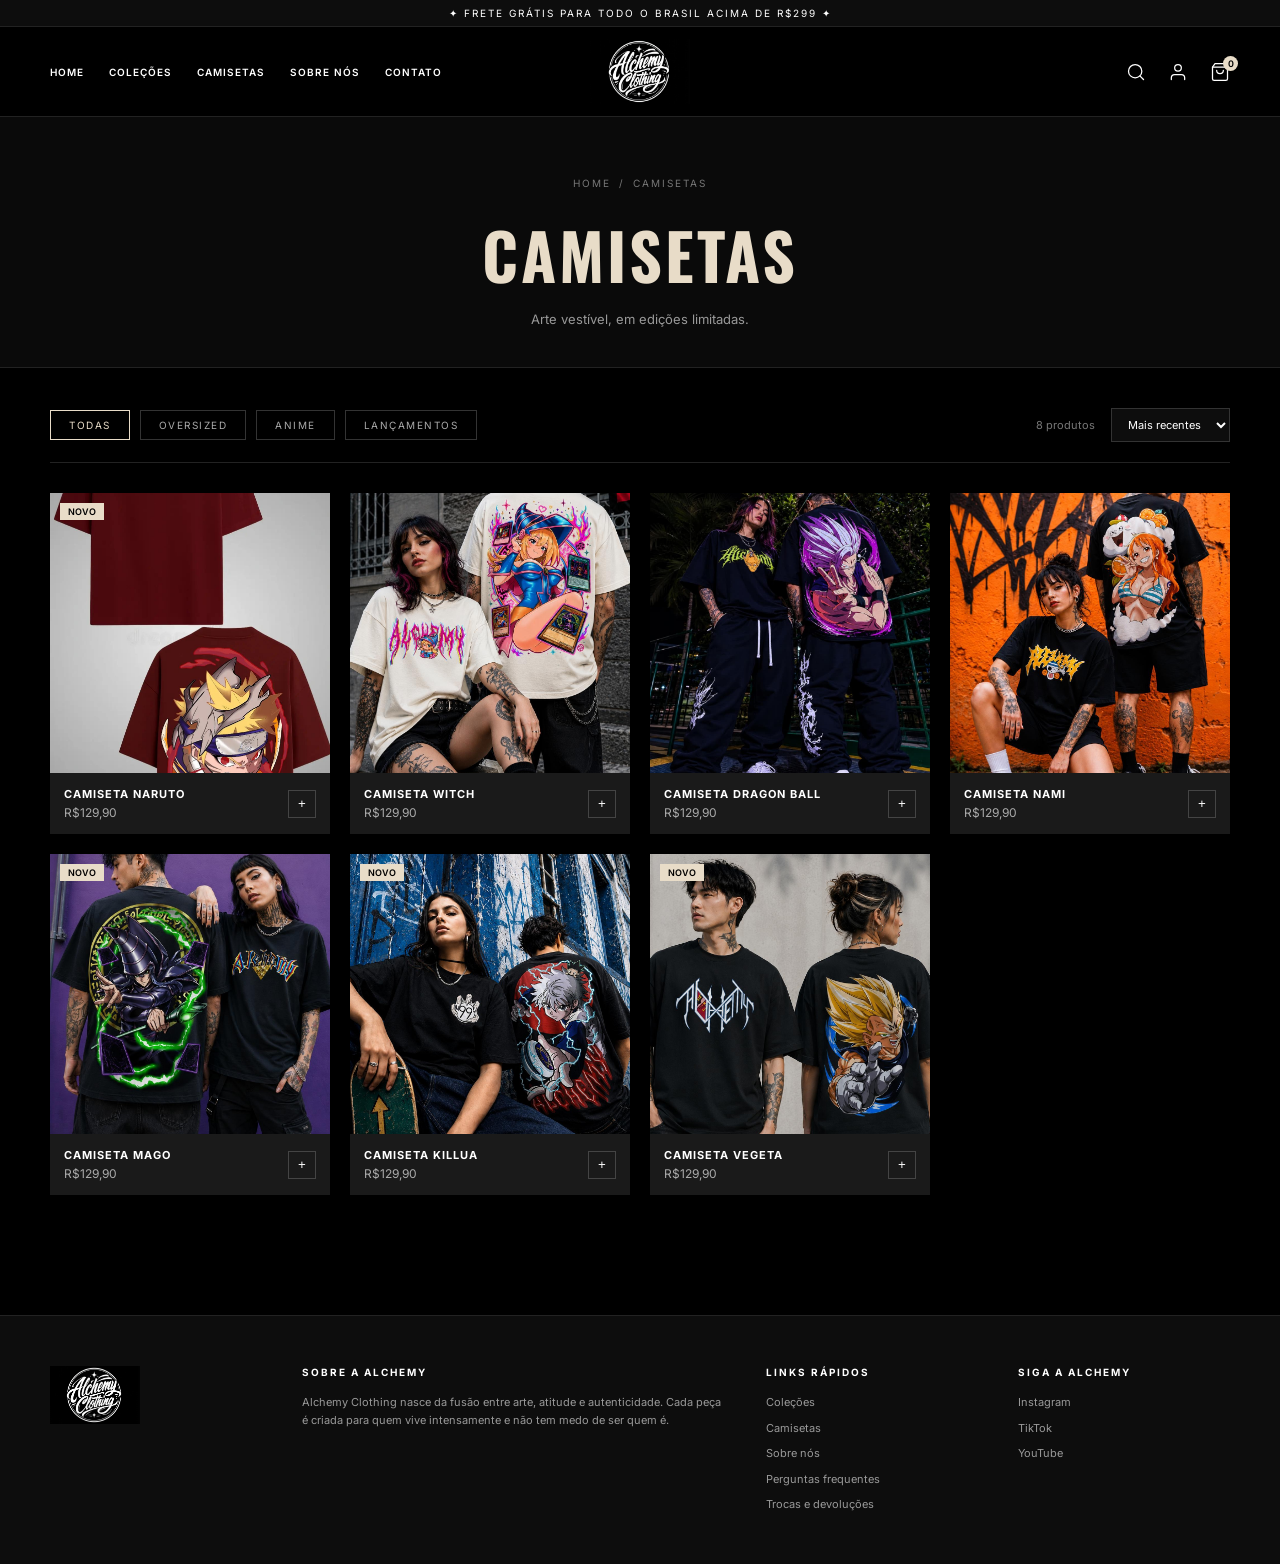
==== camisetas.html @ df77be69 "Primeira Versão do Site" ====
<!DOCTYPE html>
<html lang="pt-BR">
<head>
    <meta charset="UTF-8">
    <meta name="viewport" content="width=device-width, initial-scale=1.0">
    <meta name="description" content="Camisetas Alchemy Clothing: streetwear, arte e atitude.">

    <title>Camisetas | Alchemy Clothing</title>

    <link rel="preconnect" href="https://fonts.googleapis.com">
    <link rel="preconnect" href="https://fonts.gstatic.com" crossorigin>
    <link href="https://fonts.googleapis.com/css2?family=Oswald:wght@500;700&family=Inter:wght@400;500;600&display=swap" rel="stylesheet">
    <link rel="stylesheet" href="css/style.css">
</head>

<body>

    <div class="top-bar">
        <p>✦ FRETE GRÁTIS PARA TODO O BRASIL ACIMA DE R$299 ✦</p>
    </div>

    <header class="header">

    <button class="menu-toggle" id="menuToggle" aria-label="Abrir menu" aria-expanded="false" aria-controls="menu">
        <span></span>
        <span></span>
        <span></span>
    </button>

    <nav class="menu" id="menu">
        <a href="index.html">Home</a>
        <a href="camisetas.html">Coleções</a>
        <a href="camisetas.html">Camisetas</a>
        <a href="sobre.html">Sobre Nós</a>
        <a href="contato.html">Contato</a>
    </nav>

    <a href="index.html" class="logo">
        <img src="assets/images/logo.png" alt="Alchemy Clothing">
    </a>

    <div class="header-actions">

        <a href="#" aria-label="Buscar">
            <svg viewBox="0 0 24 24" aria-hidden="true">
                <circle cx="11" cy="11" r="8"></circle>
                <line x1="21" y1="21" x2="16.65" y2="16.65"></line>
            </svg>
        </a>

        <a href="#" aria-label="Minha conta">
            <svg viewBox="0 0 24 24" aria-hidden="true">
                <path d="M20 21v-2a4 4 0 0 0-4-4H8a4 4 0 0 0-4 4v2"></path>
                <circle cx="12" cy="7" r="4"></circle>
            </svg>
        </a>

        <a href="carrinho.html" class="cart-link" aria-label="Carrinho">
            <svg viewBox="0 0 24 24" aria-hidden="true">
                <path d="M6 2L3 6v14a2 2 0 0 0 2 2h14a2 2 0 0 0 2-2V6l-3-4z"></path>
                <line x1="3" y1="6" x2="21" y2="6"></line>
                <path d="M16 10a4 4 0 0 1-8 0"></path>
            </svg>
            <span class="cart-count">0</span>
        </a>

    </div>

</header>

<div class="menu-overlay" id="menuOverlay"></div>

    <main>

<!-- TÍTULO DA PÁGINA -->
    <section class="page-header">
        <nav class="breadcrumb" aria-label="Você está em">
        <a href="index.html">Home</a>
        <span>/</span>
        <span>Camisetas</span>
        </nav>
        <h1>Camisetas</h1>
        <p>Arte vestível, em edições limitadas.</p>
    </section>

<!-- FILTROS -->
    <section class="shop">

    <div class="shop-toolbar">
        <div class="filters">
            <button class="filter-btn active">Todas</button>
            <button class="filter-btn">Oversized</button>
            <button class="filter-btn">Anime</button>
            <button class="filter-btn">Lançamentos</button>
        </div>

        <div class="shop-sort">
            <span class="shop-count">8 produtos</span>
            <select aria-label="Ordenar produtos">
                <option>Mais recentes</option>
                <option>Menor preço</option>
                <option>Maior preço</option>
            </select>
            </div>
    </div>

<!-- LISTA DE PRODUTOS -->
    <div class="products-grid">

        <article class="product-card">
            <span class="badge">Novo</span>
            <a href="produto.html?id=naruto">
            <img src="assets/images/camiseta-naruto.jfif" alt="Camiseta Naruto">
        </a>
    <div class="product-info">
    <div>
        <h3><a href="produto.html?id=naruto">Camiseta Naruto</a></h3>
        <p>R$129,90</p>
    </div>

        <button class="add-btn" aria-label="Adicionar Camiseta Naruto ao carrinho">+</button>
    </div>
    </article>

    <article class="product-card">
        <a href="produto.html?id=witch">
            <img src="assets/images/camiseta-witch.png" alt="Camiseta Witch">
        </a>
    <div class="product-info">
    <div>
        <h3>Camiseta Witch</h3>
        <p>R$129,90</p>
    </div>
        <button class="add-btn" aria-label="Adicionar Camiseta Witch ao carrinho">+</button>
    </div>
    </article>

        <article class="product-card">
             <a href="produto.html?id=dbz">
                <img src="assets/images/camiseta-dbz.png" alt="Camiseta Dragon Ball">
             </a>
             <div class="product-info">
             <div>
             <h3>Camiseta Dragon Ball</h3>
             <p>R$129,90</p>
        </div>
             <button class="add-btn" aria-label="Adicionar Camiseta Dragon Ball ao carrinho">+</button>
        </div>
        </article>

                
        <article class="product-card">
            <a href="produto.html?id=nami">
                 <img src="assets/images/camiseta-nami.png" alt="Camiseta Nami">
            </a>
        <div class="product-info">
        <div>
            <h3>Camiseta Nami</h3>
            <p>R$129,90</p>
        </div>
            <button class="add-btn" aria-label="Adicionar Camiseta Nami ao carrinho">+</button>
        </div>
        </article>

        <article class="product-card">

            <span class="badge">Novo</span>

            <a href="produto.html?id=mago">
            <img src="assets/images/camiseta-mago.png" alt="Camiseta Mago">
            </a>

            <div class="product-info">

                <div>
                    <h3><a href="produto.html?id=mago">Camiseta Mago</a></h3>
                    <p>R$129,90</p>
                </div>

                <button class="add-btn" aria-label="Adicionar ao carrinho">+</button>

            </div>

        </article>

                <article class="product-card">

            <span class="badge">Novo</span>

            <a href="produto.html?id=killua">
            <img src="assets/images/camiseta-killua.png" alt="Camiseta Killua">
            </a>

            <div class="product-info">

                <div>
                    <h3><a href="produto.html?id=killua">Camiseta Killua</a></h3>
                    <p>R$129,90</p>
                </div>

                <button class="add-btn" aria-label="Adicionar ao carrinho">+</button>

            </div>

        </article>

                <article class="product-card">

            <span class="badge">Novo</span>

            <a href="produto.html?id=vegeta">
            <img src="assets/images/camiseta-vegeta.png" alt="Camiseta Vegeta">
            </a>

            <div class="product-info">

                <div>
                    <h3><a href="produto.html?id=vegeta">Camiseta Vegeta</a></h3>
                    <p>R$129,90</p>
                </div>

                <button class="add-btn" aria-label="Adicionar ao carrinho">+</button>

            </div>
        </article>
            </div>

        </section>

    </main>

<footer class="footer">
    <div class="footer-brand">
        <img src="assets/images/logo.png" alt="Alchemy Clothing">
    </div>

    <div class="footer-col footer-about">
        <h4>Sobre a Alchemy</h4>
        <p>Alchemy Clothing nasce da fusão entre arte, atitude e autenticidade. Cada peça é criada para quem vive intensamente e não tem medo de ser quem é.</p>
    </div>

    <div class="footer-col">
        <h4>Links rápidos</h4>
        <a href="camisetas.html">Coleções</a>
        <a href="camisetas.html">Camisetas</a>
        <a href="sobre.html">Sobre nós</a>
        <a href="#">Perguntas frequentes</a>
        <a href="#">Trocas e devoluções</a>
    </div>

    <div class="footer-col">
        <h4>Siga a Alchemy</h4>
        <a href="#">Instagram</a>
        <a href="#">TikTok</a>
        <a href="#">YouTube</a>
    </div>
</footer>

<script src="js/produtos.js"></script>
<script src="js/carrinho.js"></script>
<script src="js/script.js"></script>

    </body>

</html>
---- css/style.css ----
* {
    margin: 0;
    padding: 0;
    box-sizing: border-box;
}

body {
    background-color: #000;
    color: #fff;
}

.top-bar {
    background-color: #0d0d0d;
    border-bottom: 1px solid #222;
    text-align: center;
    padding: 7px 10px;
}

.top-bar p {
    font-size: 10px;
    letter-spacing: 2px;
    text-transform: uppercase;
}

.header {
    height: 90px;
    padding: 0 50px;

    display: grid;
    grid-template-columns: 1fr auto 1fr;
    align-items: center;

    background-color: #000;
    border-bottom: 1px solid #222;
}

.menu {
    justify-self: start;
    display: flex;
    gap: 25px;
}

.menu a {
    color: #fff;
    text-decoration: none;

    font-size: 10px;
    font-weight: 600;
    text-transform: uppercase;
    letter-spacing: 1px;

    transition: 0.3s;
}

.menu a:hover {
    color: #aaa;
}

.logo {
    justify-self: center;
}

.logo img {
    width: 100px;
    height: auto;
    display: block;
}

.header-actions {
    justify-self: end;
    display: flex;
    align-items: center;
    gap: 22px;
}

.header-actions a {
    position: relative;
    display: flex;
    color: #fff;
    transition: 0.3s;
}

.header-actions a:hover {
    color: var(--bege);
}

.header-actions svg {
    width: 20px;
    height: 20px;
    fill: none;
    stroke: currentColor;
    stroke-width: 1.5;
    stroke-linecap: round;
    stroke-linejoin: round;
}

/* bolinha do carrinho */
.cart-count {
    position: absolute;
    top: -6px;
    right: -8px;
    min-width: 15px;
    height: 15px;
    padding: 0 4px;
    display: flex;
    align-items: center;
    justify-content: center;
    background-color: var(--bege);
    color: #000;
    font-size: 9px;
    font-weight: 600;
    border-radius: 50%;
}

:root {
    --bege: #e8dcc8;
    --cinza: #1a1a1a;
    --borda: #222;
}

body {
    font-family: 'Inter', sans-serif;
}

h1, h2 {
    font-family: 'Oswald', sans-serif;
    text-transform: uppercase;
}

/* BOTÃO */
.btn-outline {
    display: inline-block;
    padding: 12px 28px;
    border: 1px solid var(--bege);
    color: var(--bege);
    text-decoration: none;
    font-size: 11px;
    letter-spacing: 2px;
    text-transform: uppercase;
    transition: 0.3s;
}

.btn-outline:hover {
    background-color: var(--bege);
    color: #000;
}

/* HERO */
.hero {
    position: relative;
    min-height: 650px;
    display: flex;
    align-items: center;
    background-color: #0a0a0a;
    overflow: hidden;
}

.hero-content {
    position: relative;
    z-index: 1;
    max-width: 50%;
    display: flex;
    flex-direction: column;
    gap: 20px;
    padding: 0 60px;
}

.hero-tag {
    font-size: 10px;
    letter-spacing: 4px;
    text-transform: uppercase;
    color: #aaa;
    margin-left: 10px;
}

.hero h1 {
    font-size: clamp(60px, 8vw, 110px);
    line-height: 0.9;
    color: var(--bege);
}

.hero p {
    font-size: 13px;
    line-height: 1.6;
    color: #bbb;
}

.hero-content .btn-outline {
    align-self: flex-start;
}

.hero-image {
    position: absolute;
    top: 0px;
    bottom: 0px;
    right: 0px;
    width: 55%;
    height: 100%;
    z-index: 0;
}

.hero-image img {
    width: 100%;
    height: 100%;
    object-fit: cover;
    object-position: center 15%;
    display: block;

    /* dissolve a borda esquerda da foto no fundo */
    -webkit-mask-image: linear-gradient(to right, transparent 0%, #000 45%);
    mask-image: linear-gradient(to right, transparent 0%, #000 45%);
}

/* escurece a base e as bordas para fundir com a faixa de benefícios */
.hero-image::after {
    content: "";
    position: absolute;
    inset: 0;
    background:
        linear-gradient(to top, #0a0a0a 0%, transparent 25%),
        linear-gradient(to bottom, #0a0a0a 0%, transparent 15%);
    pointer-events: none;
}

/* BENEFÍCIOS */
.benefits {
    display: grid;
    grid-template-columns: repeat(4, 1fr);
    background-color: #0d0d0d;
    border-top: 1px solid var(--borda);
    border-bottom: 1px solid var(--borda);
}

.benefit {
    display: flex;
    flex-direction: column;
    gap: 4px;
    padding: 24px;
    text-align: center;
    border-right: 1px solid var(--borda);
}

.benefit:last-child {
    border-right: none;
}

.benefit strong {
    font-size: 11px;
    letter-spacing: 1px;
    text-transform: uppercase;
}

.benefit span {
    font-size: 10px;
    color: #888;
}

/* LANÇAMENTOS */
.products {
    padding: 70px 50px;
    text-align: center;
}

.section-tag {
    font-size: 10px;
    letter-spacing: 5px;
    text-transform: uppercase;
    color: #888;
}

.products h2 {
    font-size: 28px;
    letter-spacing: 3px;
    color: var(--bege);
    margin: 10px 0 40px;
}

.products-grid {
    display: grid;
    grid-template-columns: repeat(4, 1fr);
    gap: 20px;
    margin-bottom: 40px;
}

.product-card {
    position: relative;
    background-color: var(--cinza);
    text-align: left;
}

.product-card img {
    width: 100%;
    aspect-ratio: 1 / 1;
    object-fit: cover;
    display: block;
}

.badge {
    position: absolute;
    top: 10px;
    left: 10px;
    background-color: var(--bege);
    color: #000;
    font-size: 9px;
    font-weight: 600;
    text-transform: uppercase;
    padding: 3px 8px;
}

.product-info {
    display: flex;
    justify-content: space-between;
    align-items: center;
    padding: 14px;
}

.product-info h3 {
    font-size: 11px;
    letter-spacing: 1px;
    text-transform: uppercase;
}

.product-info p {
    font-size: 12px;
    color: #aaa;
    margin-top: 4px;
}

.add-btn {
    width: 28px;
    height: 28px;
    background: transparent;
    border: 1px solid #444;
    color: #fff;
    cursor: pointer;
    transition: 0.3s;
}

.add-btn:hover {
    background-color: var(--bege);
    color: #000;
}

/* RODAPÉ */
.footer {
    display: grid;
    grid-template-columns: 1fr 2fr 1fr 1fr;
    gap: 40px;
    padding: 50px;
    background-color: #0d0d0d;
    border-top: 1px solid var(--borda);
}

.footer-brand img {
    width: 90px;
}

.footer-col {
    display: flex;
    flex-direction: column;
    gap: 8px;
}

.footer-col h4 {
    font-size: 10px;
    letter-spacing: 2px;
    text-transform: uppercase;
    margin-bottom: 8px;
}

.footer-col p,
.footer-col a {
    font-size: 11px;
    line-height: 1.6;
    color: #999;
    text-decoration: none;
}

.footer-col a:hover {
    color: #fff;
}

/* BOTÃO HAMBÚRGUER (escondido no desktop) */
.menu-toggle {
    display: none;
    flex-direction: column;
    justify-content: center;
    gap: 5px;
    width: 28px;
    height: 28px;
    background: none;
    border: none;
    cursor: pointer;
    z-index: 1002;
}

.menu-toggle span {
    display: block;
    width: 100%;
    height: 2px;
    background-color: #fff;
    transition: transform 0.3s, opacity 0.3s;
}

/* vira um X quando aberto */
.menu-toggle.active span:nth-child(1) {
    transform: translateY(7px) rotate(45deg);
}

.menu-toggle.active span:nth-child(2) {
    opacity: 0;
}

.menu-toggle.active span:nth-child(3) {
    transform: translateY(-7px) rotate(-45deg);
}

/* OVERLAY ESCURO */
.menu-overlay {
    position: fixed;
    inset: 0;
    background-color: rgba(0, 0, 0, 0.7);
    opacity: 0;
    visibility: hidden;
    transition: 0.3s;
    z-index: 1000;
}

.menu-overlay.active {
    opacity: 1;
    visibility: visible;
}

/* TÍTULO DA PÁGINA */
.page-header {
    padding: 60px 50px 40px;
    text-align: center;
    background-color: #0a0a0a;
    border-bottom: 1px solid var(--borda);
}

.breadcrumb {
    display: flex;
    justify-content: center;
    gap: 8px;
    margin-bottom: 18px;
    font-size: 10px;
    letter-spacing: 2px;
    text-transform: uppercase;
    color: #777;
}

.breadcrumb a {
    color: #777;
    text-decoration: none;
    transition: 0.3s;
}

.breadcrumb a:hover {
    color: #fff;
}

.page-header h1 {
    font-size: clamp(40px, 6vw, 64px);
    letter-spacing: 3px;
    color: var(--bege);
}

.page-header p {
    margin-top: 10px;
    font-size: 13px;
    color: #999;
}

/* LOJA */
.shop {
    padding: 40px 50px 80px;
}

.shop-toolbar {
    display: flex;
    justify-content: space-between;
    align-items: center;
    gap: 20px;
    flex-wrap: wrap;
    margin-bottom: 30px;
    padding-bottom: 20px;
    border-bottom: 1px solid var(--borda);
}

.filters {
    display: flex;
    gap: 10px;
    flex-wrap: wrap;
}

.filter-btn {
    padding: 8px 18px;
    background: transparent;
    border: 1px solid #333;
    color: #aaa;
    font-family: inherit;
    font-size: 10px;
    letter-spacing: 1.5px;
    text-transform: uppercase;
    cursor: pointer;
    transition: 0.3s;
}

.filter-btn:hover,
.filter-btn.active {
    border-color: var(--bege);
    color: var(--bege);
}

.shop-sort {
    display: flex;
    align-items: center;
    gap: 16px;
}

.shop-count {
    font-size: 11px;
    color: #777;
}

.shop-sort select {
    padding: 8px 12px;
    background-color: #0d0d0d;
    border: 1px solid #333;
    color: #fff;
    font-family: inherit;
    font-size: 11px;
    cursor: pointer;
}

/* imagem do card como link */
.product-card a {
    display: block;
}

/* BREADCRUMB À ESQUERDA */
.breadcrumb-left {
    justify-content: flex-start;
    margin: 0;
    padding: 24px 50px 0;
}

/* LAYOUT DO PRODUTO */
.product-page {
    display: grid;
    grid-template-columns: 1.1fr 1fr;
    gap: 60px;
    padding: 30px 50px 80px;
}

/* GALERIA */
.gallery-main {
    background-color: var(--cinza);
}

.gallery-main img {
    width: 100%;
    aspect-ratio: 1 / 1;
    object-fit: cover;
    display: block;
}

.gallery-thumbs {
    display: flex;
    gap: 12px;
    margin-top: 12px;
}

.thumb {
    width: 80px;
    padding: 0;
    background: var(--cinza);
    border: 1px solid transparent;
    cursor: pointer;
    opacity: 0.6;
    transition: 0.3s;
}

.thumb img {
    width: 100%;
    aspect-ratio: 1 / 1;
    object-fit: cover;
    display: block;
}

.thumb:hover,
.thumb.active {
    opacity: 1;
    border-color: var(--bege);
}

/* INFORMAÇÕES */
.product-details {
    display: flex;
    flex-direction: column;
    align-items: flex-start;
}

.badge-static {
    position: static;
    margin-bottom: 14px;
}

.product-details h1 {
    font-size: clamp(32px, 4vw, 46px);
    letter-spacing: 2px;
    color: var(--bege);
}

.product-price {
    margin-top: 16px;
    font-size: 24px;
    font-weight: 600;
}

.product-installments {
    margin-top: 4px;
    font-size: 12px;
    color: #888;
}

.product-description {
    margin: 24px 0;
    font-size: 13px;
    line-height: 1.7;
    color: #bbb;
}

/* TAMANHOS */
.option-group {
    width: 100%;
    margin-bottom: 24px;
}

.option-label {
    display: block;
    margin-bottom: 12px;
    font-size: 10px;
    letter-spacing: 2px;
    text-transform: uppercase;
    color: #888;
}

.sizes {
    display: flex;
    gap: 10px;
    flex-wrap: wrap;
}

.size-btn {
    width: 48px;
    height: 48px;
    background: transparent;
    border: 1px solid #333;
    color: #fff;
    font-family: inherit;
    font-size: 12px;
    cursor: pointer;
    transition: 0.3s;
}

.size-btn:hover:not(:disabled),
.size-btn.active {
    border-color: var(--bege);
    background-color: var(--bege);
    color: #000;
}

.size-btn:disabled {
    color: #444;
    border-color: #222;
    text-decoration: line-through;
    cursor: not-allowed;
}

.size-error {
    display: none;
    margin-top: 10px;
    font-size: 11px;
    color: #e0675a;
}

.size-error.show {
    display: block;
}

/* QUANTIDADE E COMPRAR */
.buy-row {
    display: flex;
    gap: 14px;
    width: 100%;
    margin-bottom: 30px;
}

.quantity {
    display: flex;
    align-items: center;
    border: 1px solid #333;
}

.quantity button {
    width: 42px;
    height: 100%;
    background: transparent;
    border: none;
    color: #fff;
    font-size: 16px;
    cursor: pointer;
    transition: 0.3s;
}

.quantity button:hover {
    color: var(--bege);
}

.quantity span {
    min-width: 30px;
    text-align: center;
    font-size: 13px;
}

.btn-buy {
    flex: 1;
    padding: 16px;
    background-color: var(--bege);
    border: 1px solid var(--bege);
    color: #000;
    font-family: inherit;
    font-size: 11px;
    font-weight: 600;
    letter-spacing: 2px;
    text-transform: uppercase;
    cursor: pointer;
    transition: 0.3s;
}

.btn-buy:hover {
    background-color: transparent;
    color: var(--bege);
}

/* ESPECIFICAÇÕES */
.product-specs {
    width: 100%;
    list-style: none;
    border-top: 1px solid var(--borda);
}

.product-specs li {
    padding: 14px 0;
    border-bottom: 1px solid var(--borda);
    font-size: 12px;
    color: #aaa;
}

.product-specs strong {
    color: #fff;
    font-weight: 500;
}

.product-info h3 a {
    color: inherit;
    text-decoration: none;
    transition: 0.3s;
}

.product-info h3 a:hover {
    color: var(--bege);
}

.not-found {
    grid-column: 1 / -1;
    display: flex;
    flex-direction: column;
    align-items: center;
    gap: 16px;
    padding: 80px 0;
    text-align: center;
}

.not-found h1 {
    font-size: 36px;
    color: var(--bege);
}

.not-found p {
    font-size: 13px;
    color: #999;
}

/* CARRINHO */
.cart-page {
    display: grid;
    grid-template-columns: 1.6fr 1fr;
    gap: 40px;
    align-items: start;
    padding: 40px 50px 80px;
}

.cart-item {
    display: grid;
    grid-template-columns: 110px 1fr auto;
    gap: 20px;
    padding: 20px 0;
    border-bottom: 1px solid var(--borda);
}

.cart-item:first-child {
    padding-top: 0;
}

.cart-item img {
    width: 110px;
    aspect-ratio: 1 / 1;
    object-fit: cover;
    display: block;
    background-color: var(--cinza);
}

.cart-item-info {
    display: flex;
    flex-direction: column;
    align-items: flex-start;
    gap: 6px;
}

.cart-item-info h3 {
    font-size: 12px;
    letter-spacing: 1px;
    text-transform: uppercase;
}

.cart-item-info h3 a {
    color: inherit;
    text-decoration: none;
}

.cart-item-size,
.cart-item-price {
    font-size: 12px;
    color: #999;
}

.quantity-sm {
    margin-top: 8px;
}

.quantity-sm button {
    width: 32px;
    height: 32px;
}

.quantity-sm span {
    font-size: 12px;
}

.cart-item-side {
    display: flex;
    flex-direction: column;
    justify-content: space-between;
    align-items: flex-end;
}

.cart-item-side strong {
    font-size: 14px;
    font-weight: 600;
}

.cart-remove {
    background: none;
    border: none;
    color: #777;
    font-family: inherit;
    font-size: 11px;
    text-decoration: underline;
    cursor: pointer;
    transition: 0.3s;
}

.cart-remove:hover {
    color: #e0675a;
}

/* RESUMO */
.cart-summary {
    padding: 28px;
    background-color: #0d0d0d;
    border: 1px solid var(--borda);
}

.cart-summary h2 {
    font-size: 20px;
    letter-spacing: 2px;
    color: var(--bege);
    margin-bottom: 20px;
}

.shipping-note {
    margin-bottom: 8px;
    font-size: 11px;
    color: #999;
}

.shipping-bar {
    height: 4px;
    margin-bottom: 20px;
    background-color: #222;
}

.shipping-bar span {
    display: block;
    height: 100%;
    background-color: var(--bege);
    transition: width 0.3s;
}

.summary-row {
    display: flex;
    justify-content: space-between;
    padding: 10px 0;
    font-size: 13px;
    color: #bbb;
}

.summary-total {
    margin-top: 10px;
    padding-top: 18px;
    border-top: 1px solid var(--borda);
    font-size: 16px;
    font-weight: 600;
    color: #fff;
}

.cart-summary .btn-buy {
    width: 100%;
    margin-top: 20px;
}

/* CARRINHO VAZIO */
.cart-empty {
    grid-column: 1 / -1;
    display: flex;
    flex-direction: column;
    align-items: center;
    gap: 16px;
    padding: 80px 0;
    text-align: center;
}

.cart-empty h2 {
    font-size: 28px;
    color: var(--bege);
}

.cart-empty p {
    font-size: 13px;
    color: #999;
}

/* SOBRE */
.about {
    display: grid;
    grid-template-columns: 1fr 1fr;
    gap: 60px;
    align-items: center;
    padding: 70px 50px;
}

.about-text h2 {
    margin-bottom: 20px;
    font-size: 30px;
    letter-spacing: 2px;
    color: var(--bege);
}

.about-text p {
    margin-bottom: 16px;
    font-size: 14px;
    line-height: 1.8;
    color: #bbb;
}

.about-text .btn-outline {
    margin-top: 10px;
}

.about-image img {
    width: 100%;
    aspect-ratio: 4 / 5;
    object-fit: cover;
    display: block;
}

.values {
    display: grid;
    grid-template-columns: repeat(3, 1fr);
    gap: 20px;
    padding: 0 50px 80px;
}

.value-card {
    padding: 30px;
    background-color: var(--cinza);
    border: 1px solid var(--borda);
}

.value-card h3 {
    margin-bottom: 12px;
    font-family: 'Oswald', sans-serif;
    font-size: 18px;
    letter-spacing: 2px;
    text-transform: uppercase;
    color: var(--bege);
}

.value-card p {
    font-size: 13px;
    line-height: 1.7;
    color: #999;
}

/* CONTATO */
.contact {
    display: grid;
    grid-template-columns: 1fr 1.2fr;
    gap: 60px;
    padding: 60px 50px 80px;
}

.contact-info {
    display: flex;
    flex-direction: column;
    gap: 20px;
}

.contact-item {
    padding-bottom: 20px;
    border-bottom: 1px solid var(--borda);
}

.contact-item span {
    display: block;
    margin-bottom: 6px;
    font-size: 10px;
    letter-spacing: 2px;
    text-transform: uppercase;
    color: #777;
}

.contact-item a,
.contact-item p {
    font-size: 14px;
    color: #fff;
    text-decoration: none;
    transition: 0.3s;
}

.contact-item a:hover {
    color: var(--bege);
}

.contact-form {
    display: flex;
    flex-direction: column;
    gap: 18px;
}

.form-field {
    display: flex;
    flex-direction: column;
    gap: 8px;
}

.form-field label {
    font-size: 10px;
    letter-spacing: 2px;
    text-transform: uppercase;
    color: #888;
}

.form-field input,
.form-field textarea {
    padding: 14px;
    background-color: #0d0d0d;
    border: 1px solid #333;
    color: #fff;
    font-family: inherit;
    font-size: 13px;
    transition: 0.3s;
}

.form-field input:focus,
.form-field textarea:focus {
    outline: none;
    border-color: var(--bege);
}

.form-field textarea {
    min-height: 140px;
    resize: vertical;
}

.contact-form .btn-buy {
    flex: none;
}

/* link da página atual no menu */
.menu a.active {
    color: var(--bege);
}

.about-image {
    position: relative;
}

.about-image img {
    width: 100%;
    aspect-ratio: 4 / 5;
    object-fit: cover;
    object-position: center top;
    display: block;

    -webkit-mask-image: linear-gradient(to right, transparent 0%, #000 35%);
    mask-image: linear-gradient(to right, transparent 0%, #000 35%);
}

/* MOBILE */
@media (max-width: 900px) {
    .header {
        padding: 0 20px;
    }

    .page-header {
        padding: 40px 20px 30px;
    }

    .shop {
        padding: 30px 20px 60px;
    }

    .menu-toggle {
        display: flex;
    }

    /* HERO */
    .hero {
        min-height: 560px;
    }

    .hero-image {
        width: 100%;
        opacity: 0.4; /* a foto vira um fundo e o texto fica legível */
    }

    .hero-image img {
        -webkit-mask-image: none;
        mask-image: none;
    }

    .hero-content {
        max-width: 100%;
        padding: 60px 24px;
    }

    .hero-tag {
        margin-left: 0;
    }

    .hero-content .btn-outline {
        white-space: nowrap;
    }

    /* BENEFÍCIOS, PRODUTOS E RODAPÉ */
    .benefits,
    .products-grid {
        grid-template-columns: repeat(2, 1fr);
    }

    .products {
        padding: 50px 20px;
    }

    .footer {
        grid-template-columns: 1fr;
        padding: 40px 24px;
    }

    .menu {
        position: fixed;
        top: 0;
        left: 0;
        width: 280px;
        max-width: 80%;
        height: 100vh;
        flex-direction: column;
        gap: 0;
        padding: 90px 30px 30px;
        background-color: #0a0a0a;
        border-right: 1px solid #222;
        transform: translateX(-100%);
        transition: transform 0.35s ease;
        z-index: 1001;
    }

    .menu.active {
        transform: translateX(0);
    }

    .menu a {
        padding: 18px 0;
        font-size: 13px;
        letter-spacing: 2px;
        border-bottom: 1px solid #1a1a1a;
    }

    .breadcrumb-left {
        padding: 20px 20px 0;
    }

    .product-page {
        grid-template-columns: 1fr;
        gap: 30px;
        padding: 20px 20px 60px;
    }

    .cart-page {
        grid-template-columns: 1fr;
        padding: 24px 20px 60px;
    }

    .cart-item {
        grid-template-columns: 80px 1fr;
    }

    .cart-item img {
        width: 80px;
    }

    .cart-item-side {
        grid-column: 1 / -1;
        flex-direction: row;
        align-items: center;
        justify-content: space-between;
    }

    .about,
    .contact {
        grid-template-columns: 1fr;
        gap: 30px;
        padding: 40px 20px;
    }

    .values {
        grid-template-columns: 1fr;
        padding: 0 20px 60px;
    }

    .about-image::before {
        right: -10px;
        bottom: -10px;
    }
}
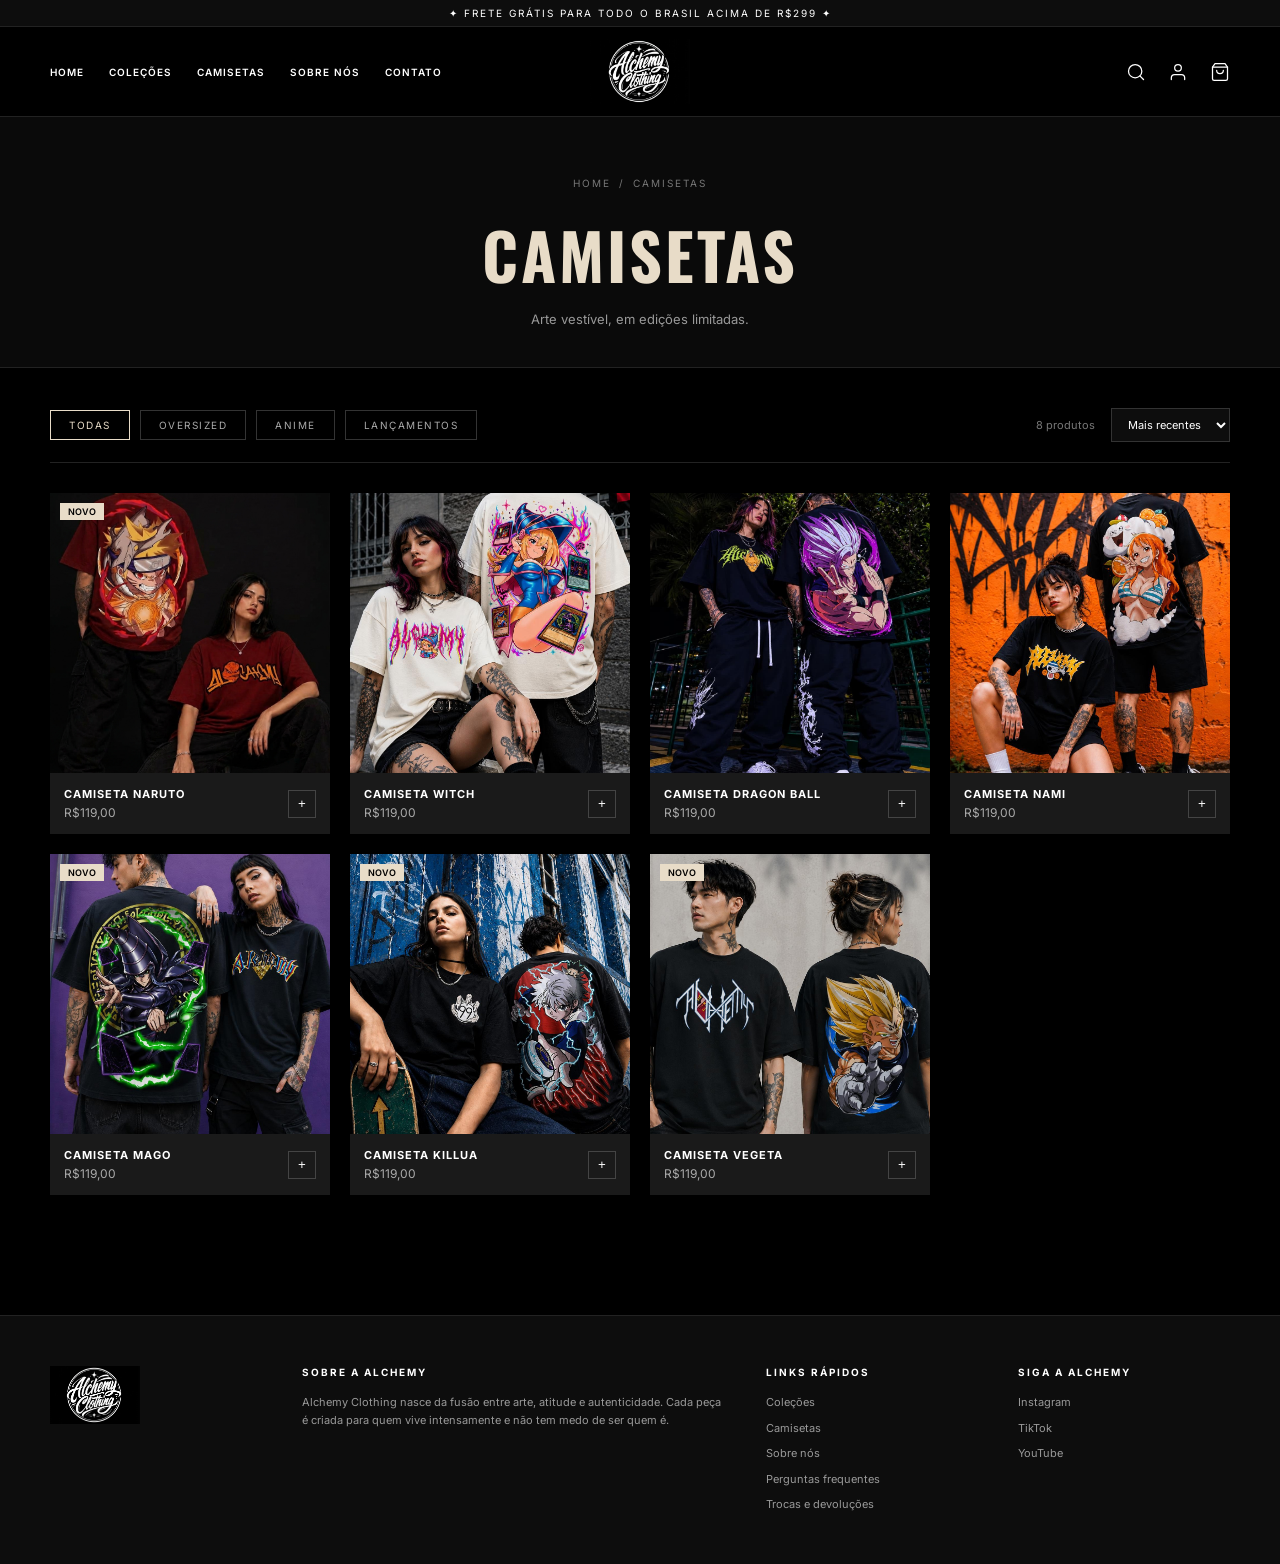
==== commit ff277c4f: "Reduce t-shirt prices to R$119,00 Updated prices for various t-shirt products from R$129,90 to R$119" ====
--- a/camisetas.html
+++ b/camisetas.html
@@ -110,12 +110,12 @@
         <article class="product-card">
             <span class="badge">Novo</span>
             <a href="produto.html?id=naruto">
-            <img src="assets/images/camiseta-naruto.jfif" alt="Camiseta Naruto">
+            <img src="assets/images/hero-modelos.png" alt="Camiseta Naruto">
         </a>
     <div class="product-info">
     <div>
         <h3><a href="produto.html?id=naruto">Camiseta Naruto</a></h3>
-        <p>R$129,90</p>
+        <p>R$119,00</p>
     </div>
 
         <button class="add-btn" aria-label="Adicionar Camiseta Naruto ao carrinho">+</button>
@@ -129,7 +129,7 @@
     <div class="product-info">
     <div>
         <h3>Camiseta Witch</h3>
-        <p>R$129,90</p>
+        <p>R$119,00</p>
     </div>
         <button class="add-btn" aria-label="Adicionar Camiseta Witch ao carrinho">+</button>
     </div>
@@ -142,7 +142,7 @@
              <div class="product-info">
              <div>
              <h3>Camiseta Dragon Ball</h3>
-             <p>R$129,90</p>
+             <p>R$119,00</p>
         </div>
              <button class="add-btn" aria-label="Adicionar Camiseta Dragon Ball ao carrinho">+</button>
         </div>
@@ -156,7 +156,7 @@
         <div class="product-info">
         <div>
             <h3>Camiseta Nami</h3>
-            <p>R$129,90</p>
+            <p>R$119,00</p>
         </div>
             <button class="add-btn" aria-label="Adicionar Camiseta Nami ao carrinho">+</button>
         </div>
@@ -174,7 +174,7 @@
 
                 <div>
                     <h3><a href="produto.html?id=mago">Camiseta Mago</a></h3>
-                    <p>R$129,90</p>
+                    <p>R$119,00</p>
                 </div>
 
                 <button class="add-btn" aria-label="Adicionar ao carrinho">+</button>
@@ -195,7 +195,7 @@
 
                 <div>
                     <h3><a href="produto.html?id=killua">Camiseta Killua</a></h3>
-                    <p>R$129,90</p>
+                    <p>R$119,00</p>
                 </div>
 
                 <button class="add-btn" aria-label="Adicionar ao carrinho">+</button>
@@ -216,7 +216,7 @@
 
                 <div>
                     <h3><a href="produto.html?id=vegeta">Camiseta Vegeta</a></h3>
-                    <p>R$129,90</p>
+                    <p>R$119,00</p>
                 </div>
 
                 <button class="add-btn" aria-label="Adicionar ao carrinho">+</button>
@@ -262,4 +262,4 @@
 
     </body>
 
-</html>+</html>
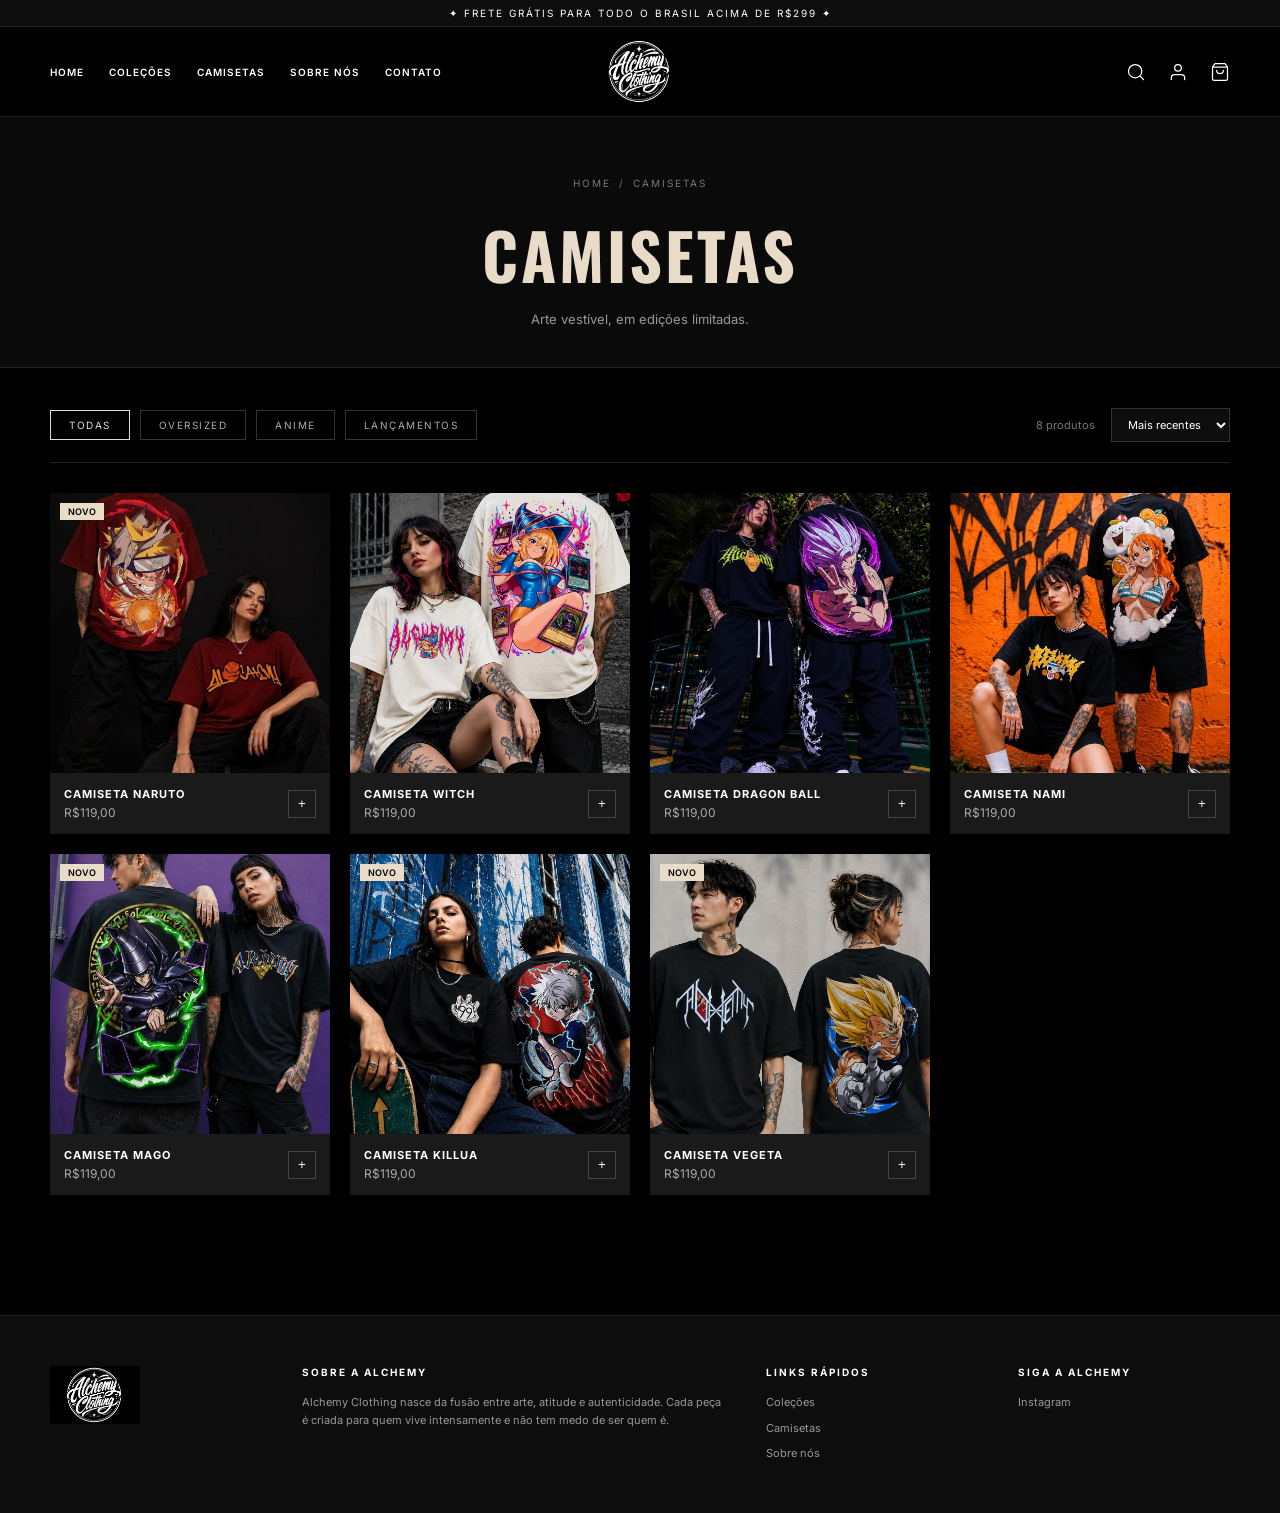
==== commit d3c69b78: "Update camisetas.html" ====
--- a/camisetas.html
+++ b/camisetas.html
@@ -244,15 +244,11 @@
         <a href="camisetas.html">Coleções</a>
         <a href="camisetas.html">Camisetas</a>
         <a href="sobre.html">Sobre nós</a>
-        <a href="#">Perguntas frequentes</a>
-        <a href="#">Trocas e devoluções</a>
     </div>
 
     <div class="footer-col">
         <h4>Siga a Alchemy</h4>
         <a href="#">Instagram</a>
-        <a href="#">TikTok</a>
-        <a href="#">YouTube</a>
     </div>
 </footer>
 
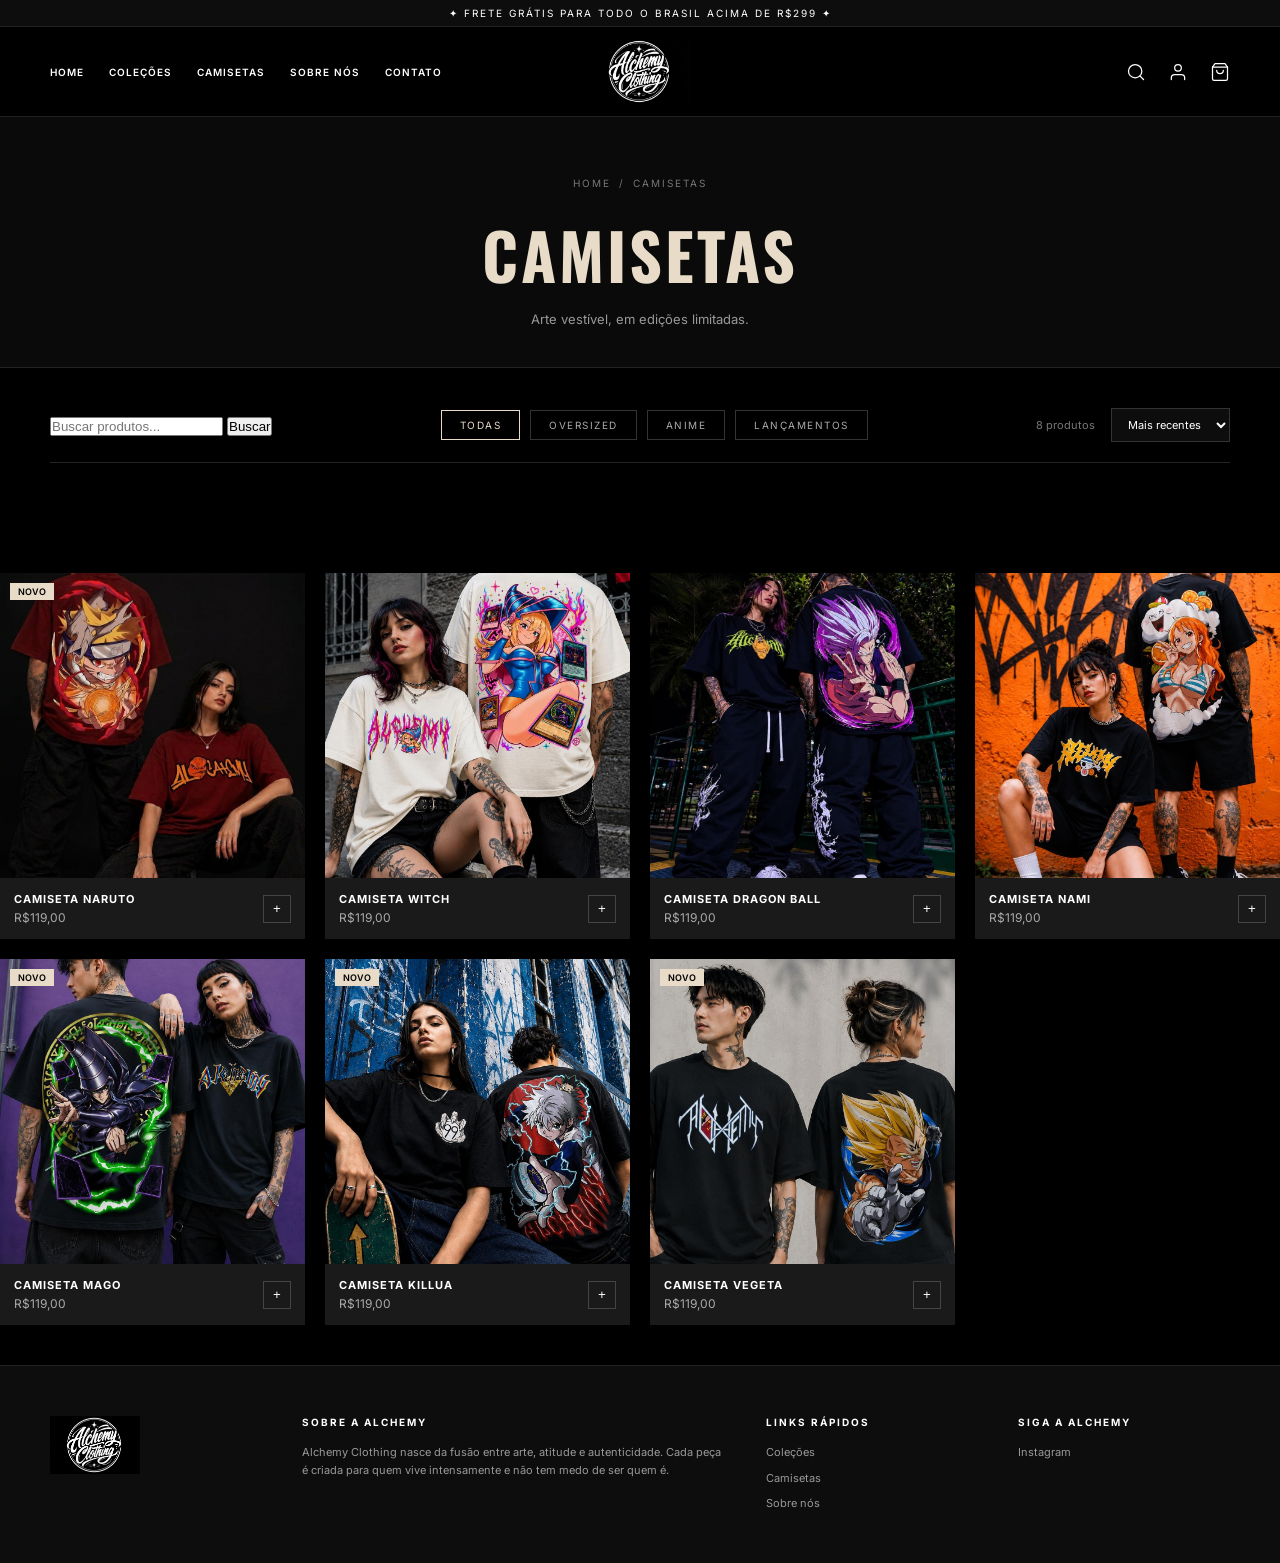
==== commit 9d3d6eb7: "Add search functionality to shop section" ====
--- a/camisetas.html
+++ b/camisetas.html
@@ -84,9 +84,23 @@
     </section>
 
 <!-- FILTROS -->
-    <section class="shop">
+
+<section class="shop">
 
     <div class="shop-toolbar">
+
+        <div class="product-search">
+            <input
+                type="search"
+                id="product-search"
+                placeholder="Buscar produtos..."
+                aria-label="Buscar produtos"
+            >
+            <button type="button" id="search-button">
+                Buscar
+            </button>
+        </div>
+
         <div class="filters">
             <button class="filter-btn active">Todas</button>
             <button class="filter-btn">Oversized</button>
@@ -101,8 +115,10 @@
                 <option>Menor preço</option>
                 <option>Maior preço</option>
             </select>
-            </div>
-    </div>
+        </div>
+
+    </div>
+</section>
 
 <!-- LISTA DE PRODUTOS -->
     <div class="products-grid">
